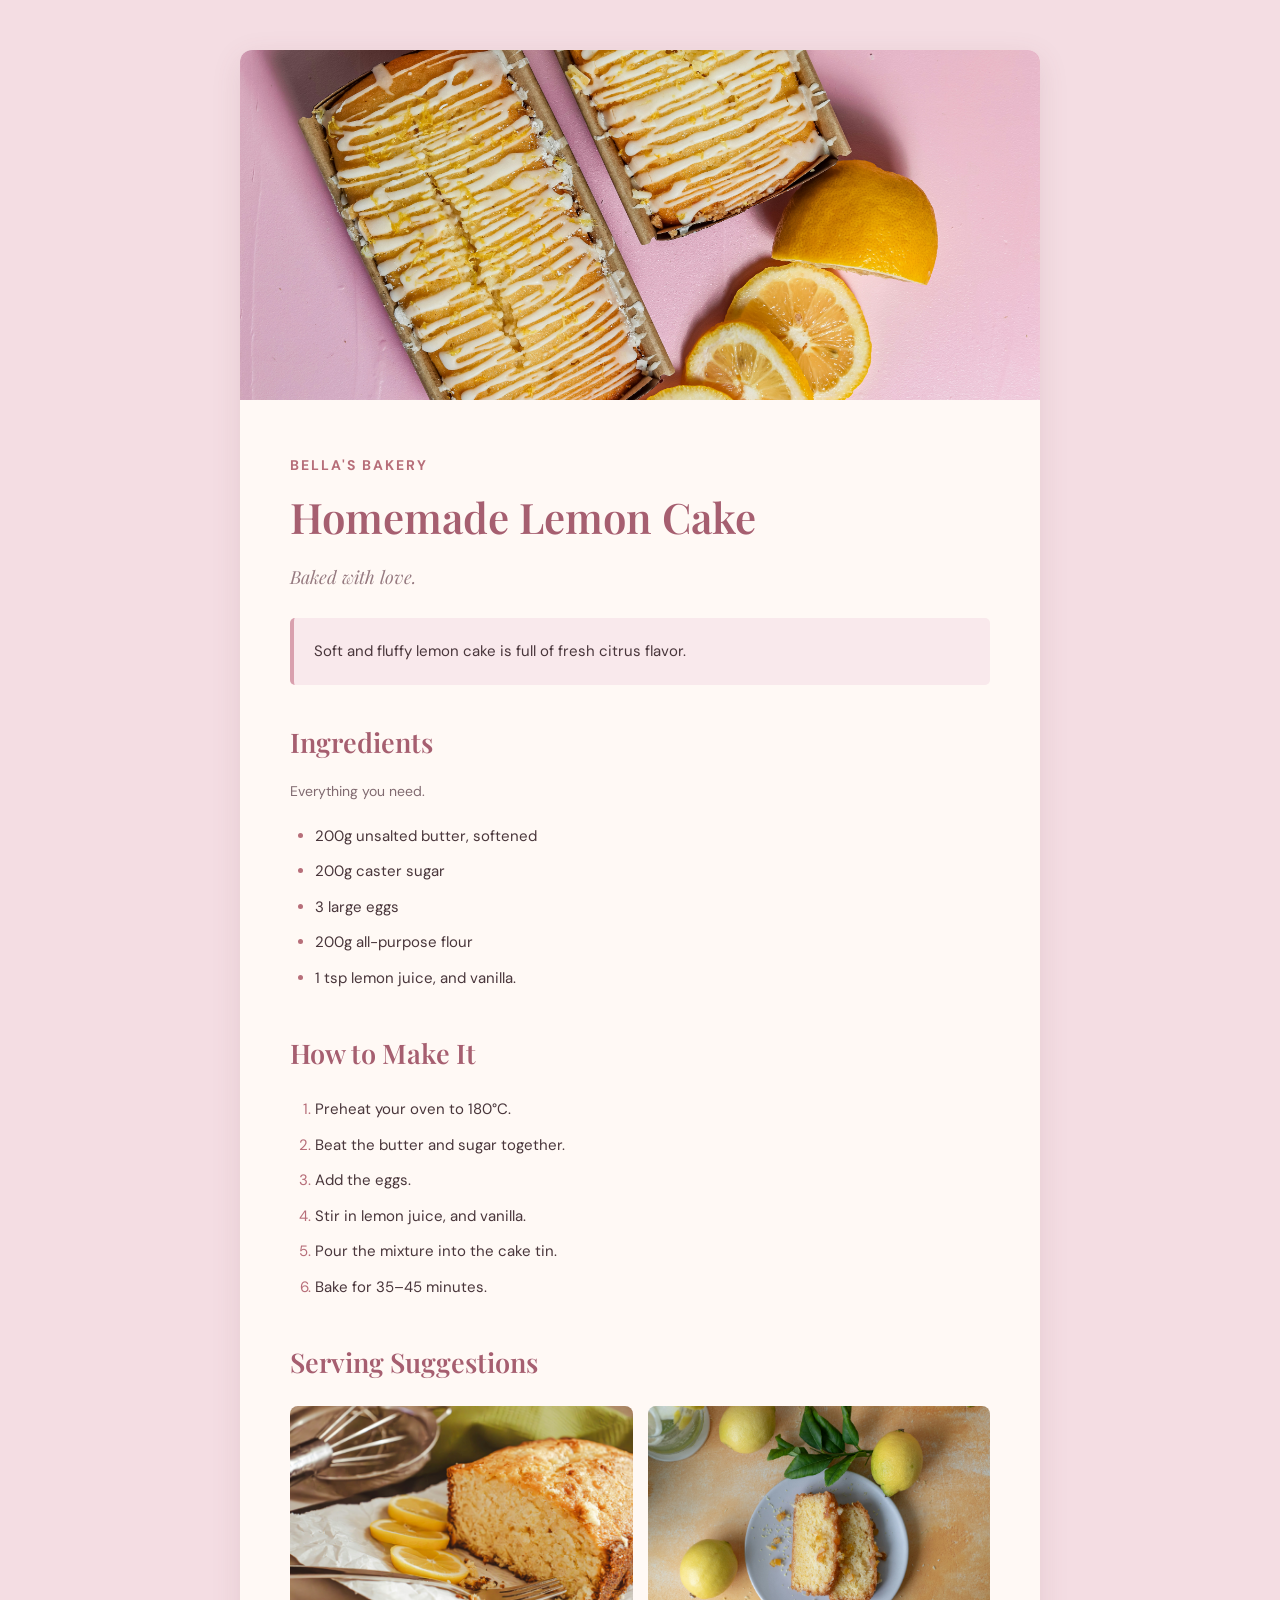
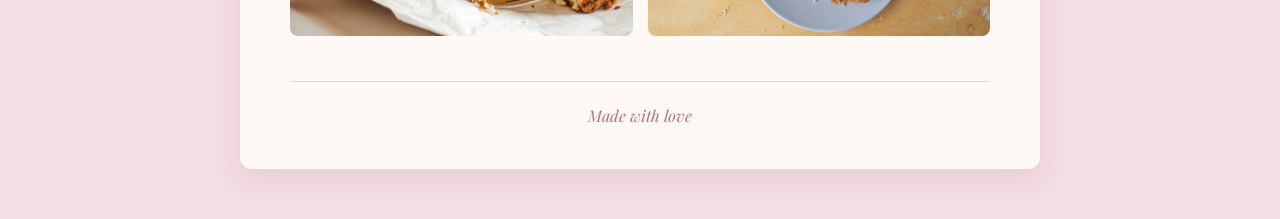
==== index.html @ 460fd01b "Create Bella's Bakery recipe website" ====
<!DOCTYPE html>
<html lang="en">

<head>
  <meta charset="UTF-8">

  <!-- Makes the page work on different screen sizes -->
  <meta name="viewport"
        content="width=device-width, initial-scale=1.0">

  <!-- Title shown in the browser tab -->
  <title>Homemade Lemon Cake | Bella's Bakery</title>

  <!-- Connects the HTML file to the CSS file -->
  <link rel="stylesheet" href="style.css">
</head>

<body>

    <!-- Main container for the recipe -->
  <main class="recipe-card">
    <!-- Main image at the top of the page -->
    <img
      src="images/lemon-cake-main.jpg"
      alt="Slices of lemon with lemon cake"
      class="hero-image"
    >

    <!-- Container for all recipe text and sections -->
    <div class="recipe-content">

      <!-- Bakery name -->
      <p class="category">Bella's Bakery</p>

      <!-- Recipe heading -->
      <h1>Homemade Lemon Cake</h1>

      <!-- Short subtitle -->
      <p class="subtitle">
        Baked with love.
      </p>

      <!-- Introduction to the recipe -->
      <div class="intro">
        Soft and fluffy lemon cake is full of
        fresh citrus flavor.
      </div>

      <!-- Ingredients section -->
      <section>
        <h2>Ingredients</h2>

        <!-- Small text below the heading -->
        <p class="section-description">
          Everything you need.
        </p>

        <!-- Unordered list of ingredients -->
        <ul>
          <li>200g unsalted butter, softened</li>
          <li>200g caster sugar</li>
          <li>3 large eggs</li>
          <li>200g all-purpose flour</li>
          <li>1 tsp lemon juice, and vanilla.</li>
        </ul>
      </section>

      <!-- Baking instructions -->
      <section>
        <h2>How to Make It</h2>

        <!-- Ordered list to show the steps -->
        <ol>
          <li>Preheat your oven to 180°C.</li>
          <li>Beat the butter and sugar together.</li>
          <li>Add the eggs.</li>
          <li>Stir in lemon juice, and vanilla.</li>
          <li>Pour the mixture into the cake tin.</li>
          <li>Bake for 35–45 minutes.</li>
        </ol>
      </section>
      <section>
        <h2>Serving Suggestions</h2>

        <!-- Container for the two bottom images -->
        <div class="image-gallery">

          <!-- First gallery image -->
          <img
            src="images/lemon-cake-1.jpg"
            alt="Slices of lemon cake on a white plate"
          >

          <!-- Second gallery image -->
          <img
            src="images/lemon-cake-2.jpg"
            alt="Slices of lemon cake on a blue plate"
          >

        </div>
      </section>

      <!-- Text at the bottom of the recipe -->
      <footer>
        Made with love
      </footer>

    </div>

  </main>

</body>
</html>
---- style.css ----
/* Bella's Bakery - Lemon Cake Website */

/* Google Fonts */
@import url('https://fonts.googleapis.com/css2?family=DM+Sans:wght@400;500;600;700&family=Playfair+Display:wght@400;500;600;700&display=swap');

/* General styling */
* {
  box-sizing: border-box;
}

body {
  margin: 0;
  padding: 50px 20px;
  background-color: #F4DDE3;
  color: #49363B;
  font-family: 'DM Sans', sans-serif;
  font-size: 15px;
  line-height: 1.7;
}

/* Main recipe card */
.recipe-card {
  max-width: 800px;
  margin: 0 auto;
  background-color: #FFF9F5;
  border-radius: 12px;
  overflow: hidden;
  box-shadow: 0 8px 30px rgba(120, 70, 80, 0.12);
}

/* Main lemon cake image */
.hero-image {
  width: 100%;
  height: 350px;
  object-fit: cover;
  display: block;
}

/* Recipe content */
.recipe-content {
  padding: 40px 50px;
}

/* Bella's Bakery name */
.category {
  color: #B76E79;
  font-size: 14px;
  font-weight: 700;
  letter-spacing: 2px;
  text-transform: uppercase;
  margin-bottom: 12px;
}

/* Main heading */
h1 {
  font-family: 'Playfair Display', serif;
  font-size: 42px;
  font-weight: 600;
  color: #A65F70;
  margin: 0 0 10px;
  line-height: 1.3;
}

/* Subtitle: Baked with love */
.subtitle {
  font-family: 'Playfair Display', serif;
  font-style: italic;
  font-size: 18px;
  color: #967A80;
  margin-bottom: 25px;
}

/* Introduction box */
.intro {
  background-color: #F9E9EC;
  padding: 20px;
  border-left: 4px solid #D9A0AE;
  border-radius: 5px;
  line-height: 1.8;
}

/* Recipe sections */
section {
  margin-top: 35px;
}

/* Ingredients and instructions headings */
h2 {
  font-family: 'Playfair Display', serif;
  font-size: 27px;
  font-weight: 600;
  color: #A65F70;
  margin-bottom: 10px;
}

/* Small description text */
.section-description {
  color: #806A70;
  font-size: 14px;
  margin-bottom: 15px;
}

/* Ingredients and instructions lists */
ul, ol {
  padding-left: 25px;
}

li {
  padding: 5px 0;
}

li::marker {
  color: #B76E79;
}

/* Serving suggestions images */
.image-gallery {
  display: flex;
  gap: 15px;
  margin-top: 20px;
}

.image-gallery img {
  width: calc(50% - 7.5px);
  height: 230px;
  object-fit: cover;
  border-radius: 8px;
}

/* Footer */
footer {
  text-align: center;
  margin-top: 45px;
  padding-top: 20px;
  border-top: 1px solid #EAD4D9;
  font-family: 'Playfair Display', serif;
  font-style: italic;
  font-size: 16px;
  color: #B76E79;
}

/* Mobile responsive design */
@media (max-width: 600px) {

  body {
    padding: 20px 10px;
  }

  .hero-image {
    height: 230px;
  }

  .recipe-content {
    padding: 25px 20px;
  }

  h1 {
    font-size: 32px;
  }

  h2 {
    font-size: 24px;
  }

  .image-gallery {
    flex-direction: column;
  }

  .image-gallery img {
    width: 100%;
    height: 220px;
  }
}
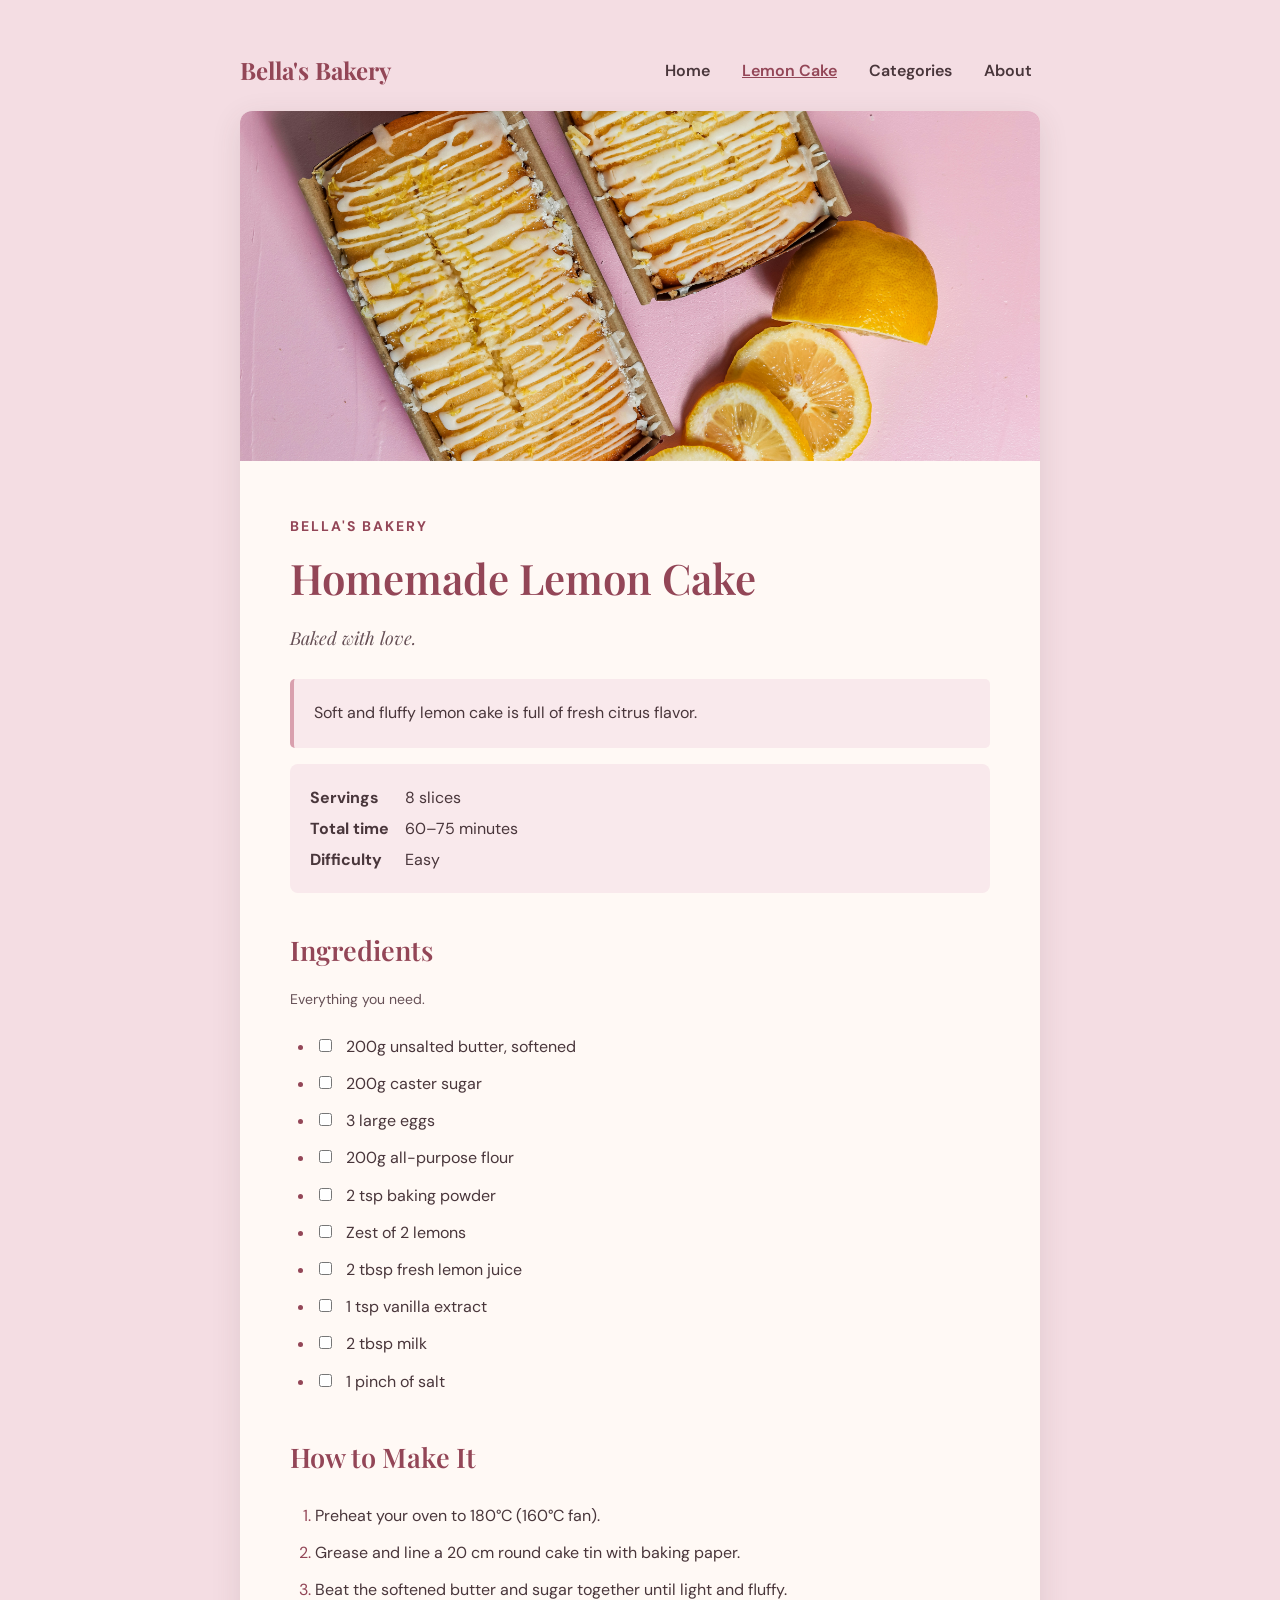
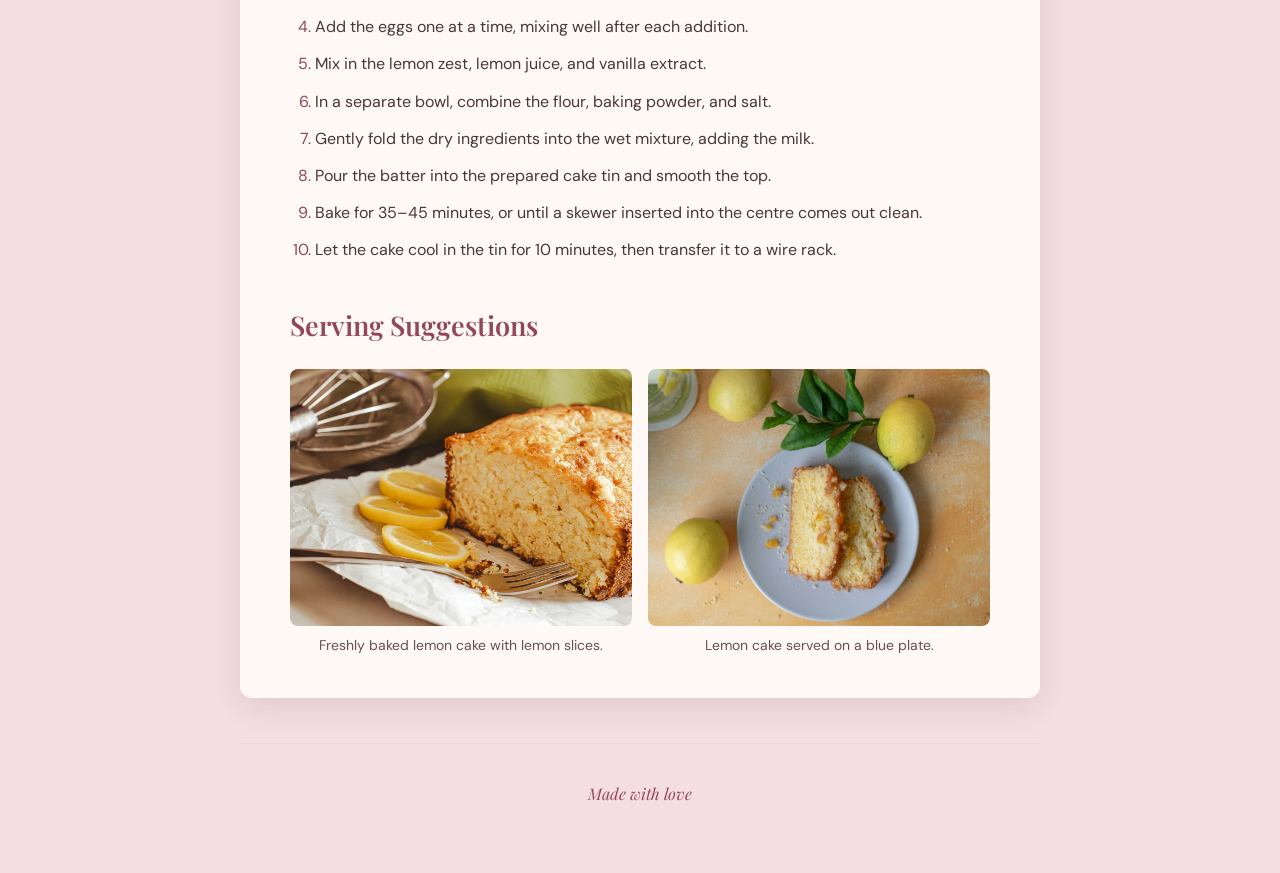
==== commit 617d2208: "Updated recipe HTML and week 2 CSS" ====
--- a/index.html
+++ b/index.html
@@ -1,114 +1,219 @@
-
-<!DOCTYPE html>
+<!doctype html>
 <html lang="en">
-
-<head>
-  <meta charset="UTF-8">
-
-  <!-- Makes the page work on different screen sizes -->
-  <meta name="viewport"
-        content="width=device-width, initial-scale=1.0">
-
-  <!-- Title shown in the browser tab -->
-  <title>Homemade Lemon Cake | Bella's Bakery</title>
-
-  <!-- Connects the HTML file to the CSS file -->
-  <link rel="stylesheet" href="style.css">
-</head>
-
-<body>
-
+  <head>
+    <meta charset="UTF-8" />
+
+    <!-- Makes the page work on different screen sizes -->
+    <meta name="viewport" content="width=device-width, initial-scale=1.0" />
+
+    <!-- Title shown in the browser tab -->
+    <title>Homemade Lemon Cake | Bella's Bakery</title>
+
+    <!-- Connects the HTML file to the CSS file -->
+    <link rel="stylesheet" href="style.css" />
+  </head>
+
+  <body>
+    <!-- I added a header for my bakery name -->
+    <header>
+      <p>Bella's Bakery</p>
+
+      <nav aria-label="Main navigation">
+        <a href="#">Home</a>
+        <a href="index.html" aria-current="page">Lemon Cake</a>
+        <a href="#">Categories</a>
+        <a href="#">About</a>
+      </nav>
+    </header>
     <!-- Main container for the recipe -->
-  <main class="recipe-card">
-    <!-- Main image at the top of the page -->
-    <img
-      src="images/lemon-cake-main.jpg"
-      alt="Slices of lemon with lemon cake"
-      class="hero-image"
-    >
-
-    <!-- Container for all recipe text and sections -->
-    <div class="recipe-content">
-
-      <!-- Bakery name -->
-      <p class="category">Bella's Bakery</p>
-
-      <!-- Recipe heading -->
-      <h1>Homemade Lemon Cake</h1>
-
-      <!-- Short subtitle -->
-      <p class="subtitle">
-        Baked with love.
-      </p>
-
-      <!-- Introduction to the recipe -->
-      <div class="intro">
-        Soft and fluffy lemon cake is full of
-        fresh citrus flavor.
-      </div>
-
-      <!-- Ingredients section -->
-      <section>
-        <h2>Ingredients</h2>
-
-        <!-- Small text below the heading -->
-        <p class="section-description">
-          Everything you need.
-        </p>
-
-        <!-- Unordered list of ingredients -->
-        <ul>
-          <li>200g unsalted butter, softened</li>
-          <li>200g caster sugar</li>
-          <li>3 large eggs</li>
-          <li>200g all-purpose flour</li>
-          <li>1 tsp lemon juice, and vanilla.</li>
-        </ul>
-      </section>
-
-      <!-- Baking instructions -->
-      <section>
-        <h2>How to Make It</h2>
-
-        <!-- Ordered list to show the steps -->
-        <ol>
-          <li>Preheat your oven to 180°C.</li>
-          <li>Beat the butter and sugar together.</li>
-          <li>Add the eggs.</li>
-          <li>Stir in lemon juice, and vanilla.</li>
-          <li>Pour the mixture into the cake tin.</li>
-          <li>Bake for 35–45 minutes.</li>
-        </ol>
-      </section>
-      <section>
-        <h2>Serving Suggestions</h2>
-
-        <!-- Container for the two bottom images -->
-        <div class="image-gallery">
-
-          <!-- First gallery image -->
-          <img
-            src="images/lemon-cake-1.jpg"
-            alt="Slices of lemon cake on a white plate"
-          >
-
-          <!-- Second gallery image -->
-          <img
-            src="images/lemon-cake-2.jpg"
-            alt="Slices of lemon cake on a blue plate"
-          >
-
+    <main class="recipe-card">
+      <!-- I added article to group my whole recipe together -->
+      <article>
+        <!-- Main image at the top of the page -->
+        <img
+          src="images/lemon-cake-main.jpg"
+          alt="Slices of lemon with lemon cake"
+          class="hero-image"
+        />
+
+        <!-- Container for all recipe text and sections -->
+        <div class="recipe-content">
+          <!-- Bakery name -->
+          <p class="category">Bella's Bakery</p>
+
+          <!-- Recipe heading -->
+          <h1>Homemade Lemon Cake</h1>
+
+          <!-- Short subtitle -->
+          <p class="subtitle">Baked with love.</p>
+
+          <!-- I changed div to p because this is just a paragraph -->
+          <p class="intro">
+            Soft and fluffy lemon cake is full of fresh citrus flavor.
+          </p>
+          <!-- I added dl, dt and dd to show the servings, time and difficulty -->
+          <dl class="recipe-info">
+            <dt>Servings</dt>
+            <dd>8 slices</dd>
+
+            <dt>Total time</dt>
+            <dd>60–75 minutes</dd>
+
+            <dt>Difficulty</dt>
+            <dd>Easy</dd>
+          </dl>
+          <!-- Ingredients section -->
+          <section>
+            <h2>Ingredients</h2>
+
+            <!-- Small text below the heading -->
+            <p class="section-description">Everything you need.</p>
+
+            <!-- I added checkboxes and labels so people can tick off the ingredients -->
+
+            <ul>
+              <li>
+                <label>
+                  <input type="checkbox" />
+                  200g unsalted butter, softened
+                </label>
+              </li>
+
+              <li>
+                <label>
+                  <input type="checkbox" />
+                  200g caster sugar
+                </label>
+              </li>
+
+              <li>
+                <label>
+                  <input type="checkbox" />
+                  3 large eggs
+                </label>
+              </li>
+
+              <li>
+                <label>
+                  <input type="checkbox" />
+                  200g all-purpose flour
+                </label>
+              </li>
+
+              <li>
+                <label>
+                  <input type="checkbox" />
+                  2 tsp baking powder
+                </label>
+              </li>
+
+              <li>
+                <label>
+                  <input type="checkbox" />
+                  Zest of 2 lemons
+                </label>
+              </li>
+
+              <li>
+                <label>
+                  <input type="checkbox" />
+                  2 tbsp fresh lemon juice
+                </label>
+              </li>
+
+              <li>
+                <label>
+                  <input type="checkbox" />
+                  1 tsp vanilla extract
+                </label>
+              </li>
+
+              <li>
+                <label>
+                  <input type="checkbox" />
+                  2 tbsp milk
+                </label>
+              </li>
+
+              <li>
+                <label>
+                  <input type="checkbox" />
+                  1 pinch of salt
+                </label>
+              </li>
+            </ul>
+          </section>
+
+          <!-- Baking instructions -->
+          <section>
+            <h2>How to Make It</h2>
+
+            <!-- I kept ol because the baking steps need to be in order -->
+            <ol>
+              <li>Preheat your oven to 180°C (160°C fan).</li>
+              <li>Grease and line a 20 cm round cake tin with baking paper.</li>
+              <li>
+                Beat the softened butter and sugar together until light and
+                fluffy.
+              </li>
+              <li>
+                Add the eggs one at a time, mixing well after each addition.
+              </li>
+              <li>Mix in the lemon zest, lemon juice, and vanilla extract.</li>
+              <li>
+                In a separate bowl, combine the flour, baking powder, and salt.
+              </li>
+              <li>
+                Gently fold the dry ingredients into the wet mixture, adding the
+                milk.
+              </li>
+              <li>
+                Pour the batter into the prepared cake tin and smooth the top.
+              </li>
+              <li>
+                Bake for 35–45 minutes, or until a skewer inserted into the
+                centre comes out clean.
+              </li>
+              <li>
+                Let the cake cool in the tin for 10 minutes, then transfer it to
+                a wire rack.
+              </li>
+            </ol>
+          </section>
+          <section>
+            <h2>Serving Suggestions</h2>
+
+            <!-- Container for the two bottom images -->
+            <div class="image-gallery">
+              <!-- First gallery image -->
+              <!-- I added figure and figcaption to give the image a caption -->
+              <figure>
+                <img
+                  src="images/lemon-cake-1.jpg"
+                  alt="Golden lemon cake with lemon slices and a fork beside it"
+                />
+                <figcaption>
+                  Freshly baked lemon cake with lemon slices.
+                </figcaption>
+              </figure>
+
+              <!-- I also added figure and figcaption for my second image -->
+              <figure>
+                <img
+                  src="images/lemon-cake-2.jpg"
+                  alt="Slices of lemon cake on a blue plate"
+                />
+                <figcaption>Lemon cake served on a blue plate.</figcaption>
+              </figure>
+            </div>
+          </section>
         </div>
-      </section>
-
-      <!-- Text at the bottom of the recipe -->
-      <footer>
-        Made with love
-      </footer>
-
-    </div>
-
-  </main>
-
-</body>
+      </article>
+    </main>
+
+    <!-- I moved the footer outside main because it belongs to the whole website -->
+    <footer>
+      <p>Made with love</p>
+    </footer>
+  </body>
 </html>
--- a/style.css
+++ b/style.css
@@ -1,174 +1,297 @@
-
 /* Bella's Bakery - Lemon Cake Website */
 
-/* Google Fonts */
-@import url('https://fonts.googleapis.com/css2?family=DM+Sans:wght@400;500;600;700&family=Playfair+Display:wght@400;500;600;700&display=swap');
-
-/* General styling */
-* {
+/* I imported fonts from Google Fonts */
+@import url("https://fonts.googleapis.com/css2?family=DM+Sans:wght@400;500;600;700&family=Playfair+Display:wght@400;500;600;700&display=swap");
+
+/* I added a small CSS reset based on common browser reset practices */
+*,
+*::before,
+*::after {
   box-sizing: border-box;
 }
 
+html {
+  margin: 0;
+}
+
 body {
   margin: 0;
-  padding: 50px 20px;
-  background-color: #F4DDE3;
-  color: #49363B;
-  font-family: 'DM Sans', sans-serif;
-  font-size: 15px;
+}
+
+img {
+  display: block;
+  max-width: 100%;
+}
+
+/* I added variables to keep my colors, fonts and spacing in one place */
+:root {
+  --color-background: #f4dde3;
+  --color-card: #fff9f5;
+  --color-text: #49363b;
+  --color-heading: #934657;
+  --color-accent: #934657;
+  --color-muted: #665056;
+  --color-intro: #f9e9ec;
+  --color-border: #d9a0ae;
+  --color-footer-border: #ead4d9;
+  --color-focus: #713047;
+
+  --font-body: "DM Sans", sans-serif;
+  --font-heading: "Playfair Display", serif;
+
+  --space-small: 0.75rem;
+  --space-medium: 1.25rem;
+  --space-large: 2.5rem;
+
+  --radius-small: 0.5rem;
+  --radius-large: 0.75rem;
+}
+
+/* I used my variables for the page colors and fonts */
+body {
+  padding: 3.125rem 1.25rem;
+  background-color: var(--color-background);
+  color: var(--color-text);
+  font-family: var(--font-body);
+  font-size: 1rem;
   line-height: 1.7;
+}
+
+/* I styled the header and navigation */
+body > header {
+  max-width: 50rem;
+  margin: 0 auto var(--space-medium);
+  display: flex;
+  justify-content: space-between;
+  align-items: center;
+  flex-wrap: wrap;
+  gap: 1rem;
+}
+
+body > header p {
+  margin: 0;
+  font-family: var(--font-heading);
+  font-size: 1.5rem;
+  font-weight: 700;
+  color: var(--color-heading);
+}
+
+nav {
+  display: flex;
+  flex-wrap: wrap;
+  gap: 0.5rem 1rem;
+}
+
+nav a {
+  color: var(--color-text);
+  text-decoration: none;
+  font-weight: 600;
+  padding: 0.35rem 0.5rem;
+  border-radius: var(--radius-small);
+}
+
+nav a:hover {
+  background-color: var(--color-card);
+  text-decoration: underline;
+}
+
+nav a[aria-current="page"] {
+  color: var(--color-heading);
+  text-decoration: underline;
+}
+
+nav a:focus-visible {
+  outline: 3px solid var(--color-focus);
+  outline-offset: 3px;
 }
 
 /* Main recipe card */
 .recipe-card {
-  max-width: 800px;
+  max-width: 50rem;
   margin: 0 auto;
-  background-color: #FFF9F5;
-  border-radius: 12px;
+  background-color: var(--color-card);
+  border-radius: var(--radius-large);
   overflow: hidden;
-  box-shadow: 0 8px 30px rgba(120, 70, 80, 0.12);
+  box-shadow: 0 8px 30px rgba(73, 54, 59, 0.12);
 }
 
 /* Main lemon cake image */
 .hero-image {
   width: 100%;
-  height: 350px;
+  height: 21.875rem;
   object-fit: cover;
-  display: block;
 }
 
 /* Recipe content */
 .recipe-content {
-  padding: 40px 50px;
-}
-
-/* Bella's Bakery name */
+  padding: var(--space-large) 3.125rem;
+}
+
+/* Bella's Bakery name above the title */
 .category {
-  color: #B76E79;
-  font-size: 14px;
+  color: var(--color-accent);
+  font-size: 0.875rem;
   font-weight: 700;
-  letter-spacing: 2px;
+  letter-spacing: 0.125rem;
   text-transform: uppercase;
-  margin-bottom: 12px;
+  margin-bottom: var(--space-small);
 }
 
 /* Main heading */
 h1 {
-  font-family: 'Playfair Display', serif;
-  font-size: 42px;
+  font-family: var(--font-heading);
+  font-size: clamp(2rem, 5vw, 2.625rem);
   font-weight: 600;
-  color: #A65F70;
-  margin: 0 0 10px;
+  color: var(--color-heading);
+  margin: 0 0 0.625rem;
   line-height: 1.3;
 }
 
 /* Subtitle: Baked with love */
 .subtitle {
-  font-family: 'Playfair Display', serif;
+  font-family: var(--font-heading);
   font-style: italic;
-  font-size: 18px;
-  color: #967A80;
-  margin-bottom: 25px;
+  font-size: 1.125rem;
+  color: var(--color-muted);
+  margin-bottom: 1.5625rem;
 }
 
 /* Introduction box */
 .intro {
-  background-color: #F9E9EC;
-  padding: 20px;
-  border-left: 4px solid #D9A0AE;
-  border-radius: 5px;
+  background-color: var(--color-intro);
+  padding: var(--space-medium);
+  border-left: 4px solid var(--color-border);
+  border-radius: 0.3125rem;
   line-height: 1.8;
+}
+
+/* I styled the recipe facts using grid */
+.recipe-info {
+  display: grid;
+  grid-template-columns: max-content minmax(0, 1fr);
+  gap: 0.25rem 1rem;
+  padding: var(--space-medium);
+  background-color: var(--color-intro);
+  border-radius: var(--radius-small);
+}
+
+.recipe-info dt {
+  font-weight: 700;
+}
+
+.recipe-info dd {
+  margin: 0;
 }
 
 /* Recipe sections */
 section {
-  margin-top: 35px;
+  margin-top: 2.1875rem;
 }
 
 /* Ingredients and instructions headings */
 h2 {
-  font-family: 'Playfair Display', serif;
-  font-size: 27px;
+  font-family: var(--font-heading);
+  font-size: clamp(1.5rem, 3vw, 1.6875rem);
   font-weight: 600;
-  color: #A65F70;
-  margin-bottom: 10px;
+  color: var(--color-heading);
+  margin-bottom: 0.625rem;
 }
 
 /* Small description text */
 .section-description {
-  color: #806A70;
-  font-size: 14px;
-  margin-bottom: 15px;
+  color: var(--color-muted);
+  font-size: 0.875rem;
+  margin-bottom: 0.9375rem;
 }
 
 /* Ingredients and instructions lists */
-ul, ol {
-  padding-left: 25px;
+ul,
+ol {
+  padding-inline-start: 1.5625rem;
 }
 
 li {
-  padding: 5px 0;
+  padding-block: 0.3125rem;
 }
 
 li::marker {
-  color: #B76E79;
-}
-
-/* Serving suggestions images */
+  color: var(--color-accent);
+}
+
+/* I added spacing and a pointer for the ingredient checkboxes */
+input[type="checkbox"] {
+  margin-inline-end: 0.625rem;
+  accent-color: var(--color-accent);
+  cursor: pointer;
+}
+
+label {
+  cursor: pointer;
+}
+
+/* I used :has() to cross out ingredients that are checked */
+li:has(input[type="checkbox"]:checked) label {
+  text-decoration: line-through;
+  color: var(--color-muted);
+}
+
+/* I added a visible outline for keyboard users */
+input[type="checkbox"]:focus-visible {
+  outline: 3px solid var(--color-focus);
+  outline-offset: 3px;
+}
+
+/* I updated the gallery because the images are inside figure elements */
 .image-gallery {
-  display: flex;
-  gap: 15px;
-  margin-top: 20px;
+  display: grid;
+  grid-template-columns: repeat(auto-fit, minmax(min(100%, 15rem), 1fr));
+  gap: 1rem;
+  margin-top: var(--space-medium);
+}
+
+.image-gallery figure {
+  margin: 0;
+  min-width: 0;
 }
 
 .image-gallery img {
-  width: calc(50% - 7.5px);
-  height: 230px;
+  width: 100%;
+  aspect-ratio: 4 / 3;
   object-fit: cover;
-  border-radius: 8px;
-}
-
-/* Footer */
+  border-radius: var(--radius-small);
+}
+
+.image-gallery figcaption {
+  margin-top: 0.5rem;
+  color: var(--color-muted);
+  font-size: 0.875rem;
+  text-align: center;
+}
+
+/* I updated the footer to match the width of my website */
 footer {
+  max-width: 50rem;
+  margin: 2.8125rem auto 0;
+  padding-top: var(--space-medium);
+  border-top: 1px solid var(--color-footer-border);
   text-align: center;
-  margin-top: 45px;
-  padding-top: 20px;
-  border-top: 1px solid #EAD4D9;
-  font-family: 'Playfair Display', serif;
+  font-family: var(--font-heading);
   font-style: italic;
-  font-size: 16px;
-  color: #B76E79;
-}
-
-/* Mobile responsive design */
+  font-size: 1rem;
+  color: var(--color-heading);
+}
+
+/* I kept a small-screen adjustment for the page spacing */
 @media (max-width: 600px) {
-
   body {
-    padding: 20px 10px;
+    padding: 1.25rem 0.625rem;
   }
 
   .hero-image {
-    height: 230px;
+    height: 14.375rem;
   }
 
   .recipe-content {
-    padding: 25px 20px;
+    padding: 1.5625rem 1.25rem;
   }
-
-  h1 {
-    font-size: 32px;
-  }
-
-  h2 {
-    font-size: 24px;
-  }
-
-  .image-gallery {
-    flex-direction: column;
-  }
-
-  .image-gallery img {
-    width: 100%;
-    height: 220px;
-  }
-}
+}
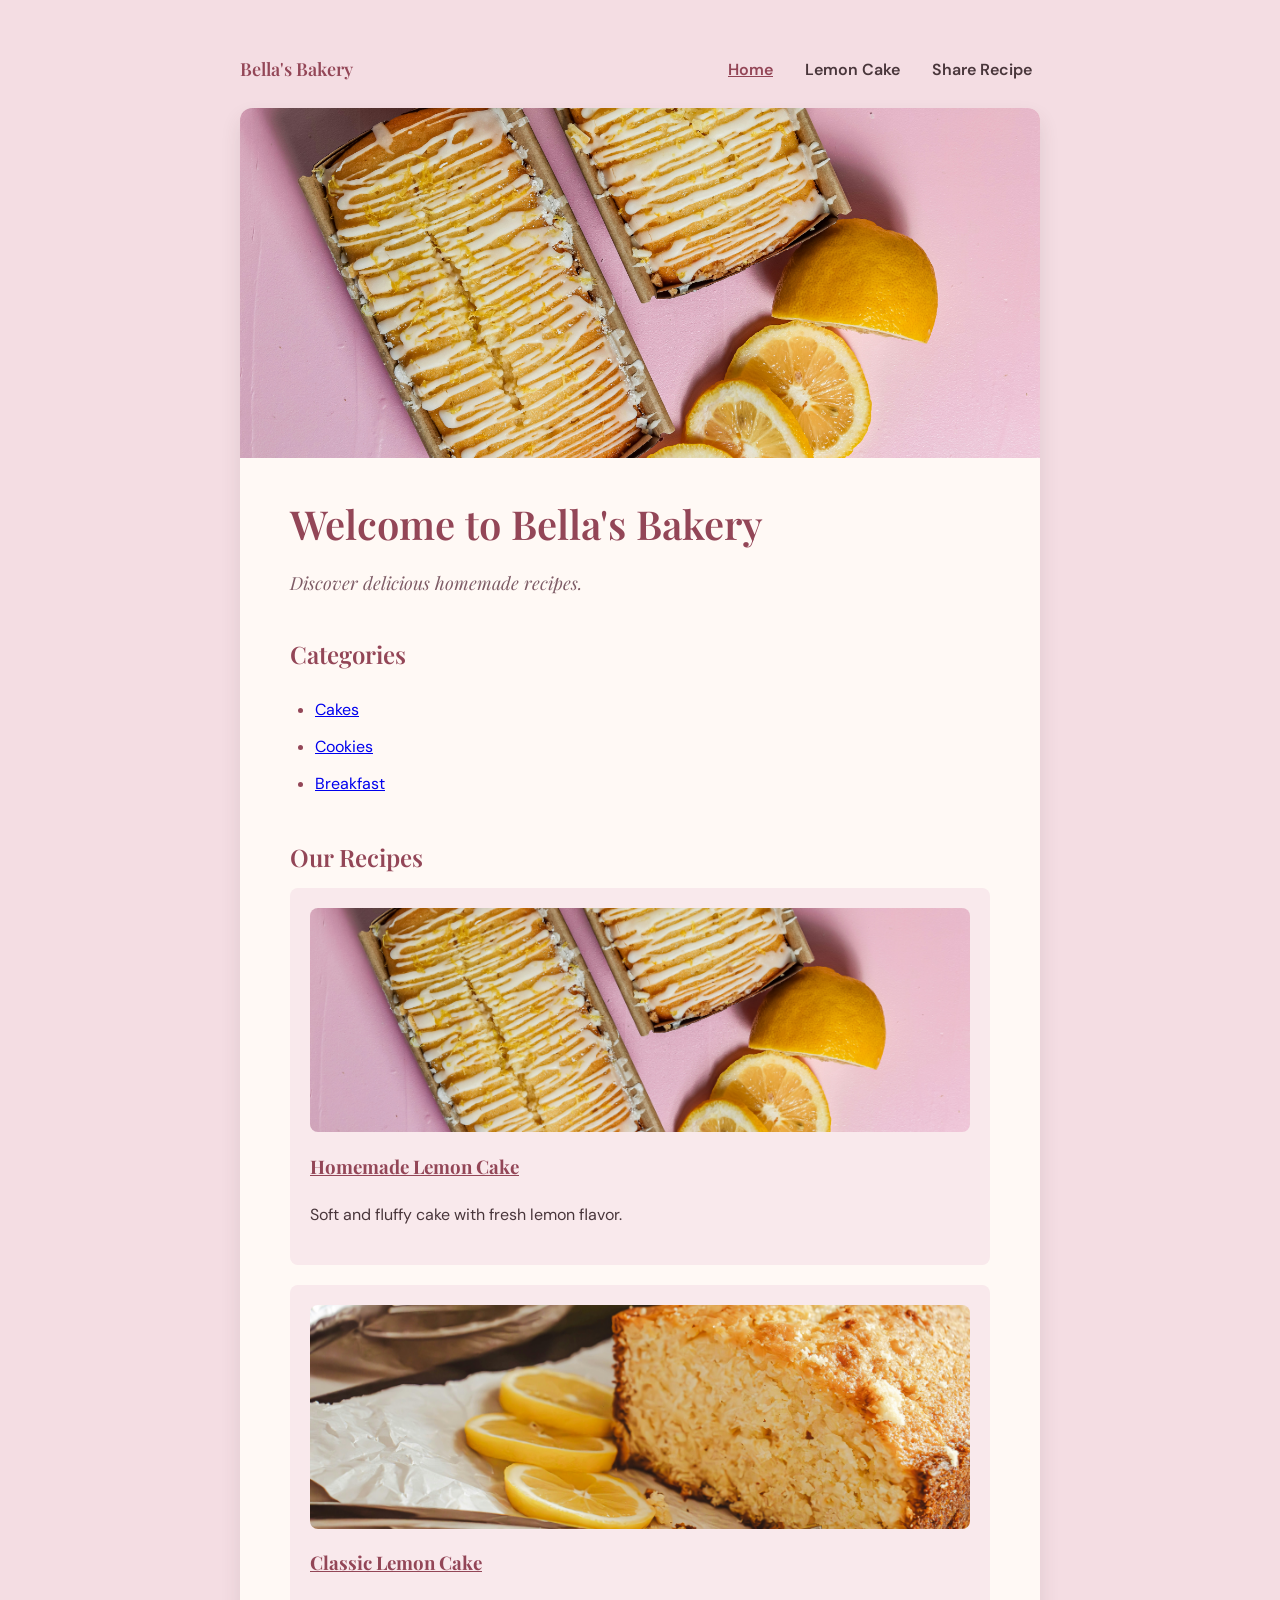
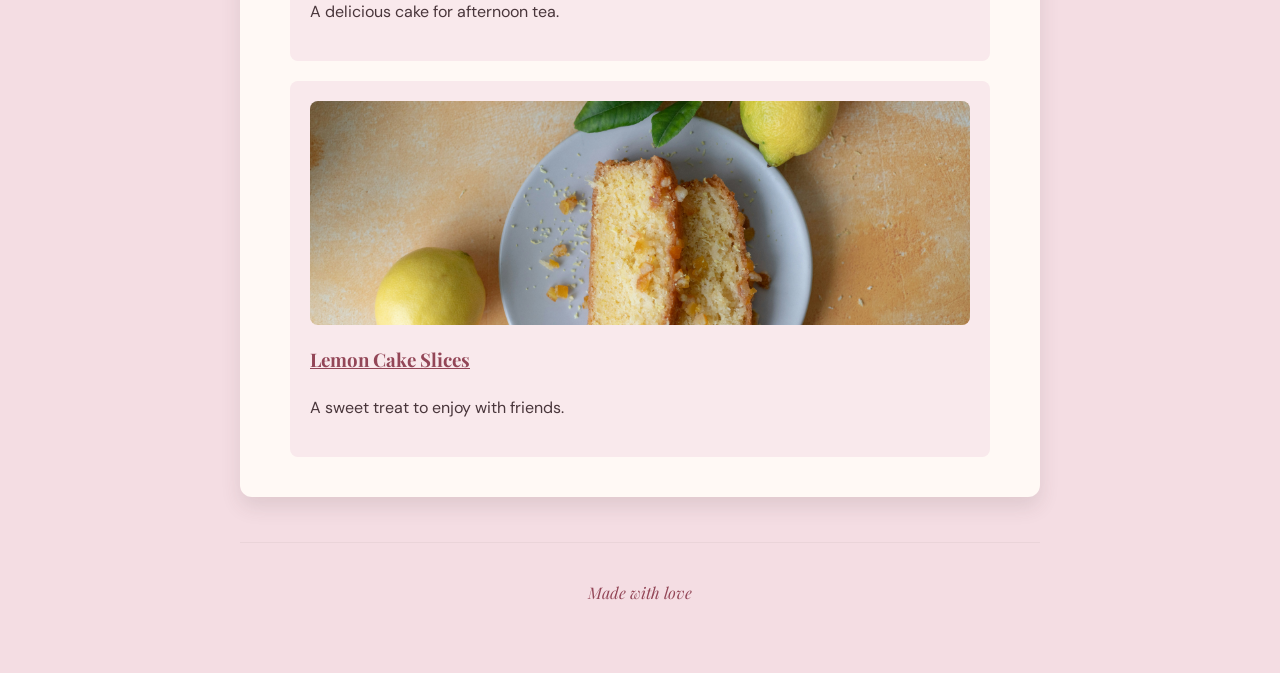
==== commit 6f579c5d: "Update lemon cake recipe and add homepage" ====
--- a/index.html
+++ b/index.html
@@ -2,216 +2,90 @@
 <html lang="en">
   <head>
     <meta charset="UTF-8" />
-
-    <!-- Makes the page work on different screen sizes -->
     <meta name="viewport" content="width=device-width, initial-scale=1.0" />
-
-    <!-- Title shown in the browser tab -->
-    <title>Homemade Lemon Cake | Bella's Bakery</title>
-
-    <!-- Connects the HTML file to the CSS file -->
+    <title>Home | Bella's Bakery</title>
     <link rel="stylesheet" href="style.css" />
   </head>
 
   <body>
-    <!-- I added a header for my bakery name -->
     <header>
       <p>Bella's Bakery</p>
 
       <nav aria-label="Main navigation">
-        <a href="#">Home</a>
-        <a href="index.html" aria-current="page">Lemon Cake</a>
-        <a href="#">Categories</a>
-        <a href="#">About</a>
+        <a href="index.html" aria-current="page">Home</a>
+        <a href="lemon-cake.html">Lemon Cake</a>
+        <a href="#">Share Recipe</a>
       </nav>
     </header>
-    <!-- Main container for the recipe -->
+
     <main class="recipe-card">
-      <!-- I added article to group my whole recipe together -->
-      <article>
-        <!-- Main image at the top of the page -->
-        <img
-          src="images/lemon-cake-main.jpg"
-          alt="Slices of lemon with lemon cake"
-          class="hero-image"
-        />
+      <!-- Main image on the homepage -->
+      <img
+        src="images/lemon-cake-main.jpg"
+        alt="Homemade lemon cake with fresh lemon slices"
+        class="hero-image"
+      />
 
-        <!-- Container for all recipe text and sections -->
-        <div class="recipe-content">
-          <!-- Bakery name -->
-          <p class="category">Bella's Bakery</p>
+      <div class="recipe-content">
+        <!-- Homepage introduction -->
+        <h1>Welcome to Bella's Bakery</h1>
+        <p class="subtitle">Discover delicious homemade recipes.</p>
 
-          <!-- Recipe heading -->
-          <h1>Homemade Lemon Cake</h1>
+        <!-- Recipe categories -->
+        <section>
+          <h2>Categories</h2>
+          <ul>
+            <li><a href="#">Cakes</a></li>
+            <li><a href="#">Cookies</a></li>
+            <li><a href="#">Breakfast</a></li>
+          </ul>
+        </section>
 
-          <!-- Short subtitle -->
-          <p class="subtitle">Baked with love.</p>
+        <!-- Recipe cards -->
+        <section>
+          <h2>Our Recipes</h2>
 
-          <!-- I changed div to p because this is just a paragraph -->
-          <p class="intro">
-            Soft and fluffy lemon cake is full of fresh citrus flavor.
-          </p>
-          <!-- I added dl, dt and dd to show the servings, time and difficulty -->
-          <dl class="recipe-info">
-            <dt>Servings</dt>
-            <dd>8 slices</dd>
+          <div class="recipe-gallery">
+            <!-- First recipe card -->
+            <article>
+              <a href="lemon-cake.html">
+                <img
+                  src="images/lemon-cake-main.jpg"
+                  alt="Homemade lemon cake with lemon slices"
+                />
+                <h3>Homemade Lemon Cake</h3>
+              </a>
+              <p>Soft and fluffy cake with fresh lemon flavor.</p>
+            </article>
 
-            <dt>Total time</dt>
-            <dd>60–75 minutes</dd>
-
-            <dt>Difficulty</dt>
-            <dd>Easy</dd>
-          </dl>
-          <!-- Ingredients section -->
-          <section>
-            <h2>Ingredients</h2>
-
-            <!-- Small text below the heading -->
-            <p class="section-description">Everything you need.</p>
-
-            <!-- I added checkboxes and labels so people can tick off the ingredients -->
-
-            <ul>
-              <li>
-                <label>
-                  <input type="checkbox" />
-                  200g unsalted butter, softened
-                </label>
-              </li>
-
-              <li>
-                <label>
-                  <input type="checkbox" />
-                  200g caster sugar
-                </label>
-              </li>
-
-              <li>
-                <label>
-                  <input type="checkbox" />
-                  3 large eggs
-                </label>
-              </li>
-
-              <li>
-                <label>
-                  <input type="checkbox" />
-                  200g all-purpose flour
-                </label>
-              </li>
-
-              <li>
-                <label>
-                  <input type="checkbox" />
-                  2 tsp baking powder
-                </label>
-              </li>
-
-              <li>
-                <label>
-                  <input type="checkbox" />
-                  Zest of 2 lemons
-                </label>
-              </li>
-
-              <li>
-                <label>
-                  <input type="checkbox" />
-                  2 tbsp fresh lemon juice
-                </label>
-              </li>
-
-              <li>
-                <label>
-                  <input type="checkbox" />
-                  1 tsp vanilla extract
-                </label>
-              </li>
-
-              <li>
-                <label>
-                  <input type="checkbox" />
-                  2 tbsp milk
-                </label>
-              </li>
-
-              <li>
-                <label>
-                  <input type="checkbox" />
-                  1 pinch of salt
-                </label>
-              </li>
-            </ul>
-          </section>
-
-          <!-- Baking instructions -->
-          <section>
-            <h2>How to Make It</h2>
-
-            <!-- I kept ol because the baking steps need to be in order -->
-            <ol>
-              <li>Preheat your oven to 180°C (160°C fan).</li>
-              <li>Grease and line a 20 cm round cake tin with baking paper.</li>
-              <li>
-                Beat the softened butter and sugar together until light and
-                fluffy.
-              </li>
-              <li>
-                Add the eggs one at a time, mixing well after each addition.
-              </li>
-              <li>Mix in the lemon zest, lemon juice, and vanilla extract.</li>
-              <li>
-                In a separate bowl, combine the flour, baking powder, and salt.
-              </li>
-              <li>
-                Gently fold the dry ingredients into the wet mixture, adding the
-                milk.
-              </li>
-              <li>
-                Pour the batter into the prepared cake tin and smooth the top.
-              </li>
-              <li>
-                Bake for 35–45 minutes, or until a skewer inserted into the
-                centre comes out clean.
-              </li>
-              <li>
-                Let the cake cool in the tin for 10 minutes, then transfer it to
-                a wire rack.
-              </li>
-            </ol>
-          </section>
-          <section>
-            <h2>Serving Suggestions</h2>
-
-            <!-- Container for the two bottom images -->
-            <div class="image-gallery">
-              <!-- First gallery image -->
-              <!-- I added figure and figcaption to give the image a caption -->
-              <figure>
+            <!-- Second recipe card -->
+            <article>
+              <a href="lemon-cake.html">
                 <img
                   src="images/lemon-cake-1.jpg"
-                  alt="Golden lemon cake with lemon slices and a fork beside it"
+                  alt="Golden lemon cake with lemon slices"
                 />
-                <figcaption>
-                  Freshly baked lemon cake with lemon slices.
-                </figcaption>
-              </figure>
+                <h3>Classic Lemon Cake</h3>
+              </a>
+              <p>A delicious cake for afternoon tea.</p>
+            </article>
 
-              <!-- I also added figure and figcaption for my second image -->
-              <figure>
+            <!-- Third recipe card -->
+            <article>
+              <a href="lemon-cake.html">
                 <img
                   src="images/lemon-cake-2.jpg"
                   alt="Slices of lemon cake on a blue plate"
                 />
-                <figcaption>Lemon cake served on a blue plate.</figcaption>
-              </figure>
-            </div>
-          </section>
-        </div>
-      </article>
+                <h3>Lemon Cake Slices</h3>
+              </a>
+              <p>A sweet treat to enjoy with friends.</p>
+            </article>
+          </div>
+        </section>
+      </div>
     </main>
 
-    <!-- I moved the footer outside main because it belongs to the whole website -->
     <footer>
       <p>Made with love</p>
     </footer>
--- a/style.css
+++ b/style.css
@@ -3,21 +3,19 @@
 /* I imported fonts from Google Fonts */
 @import url("https://fonts.googleapis.com/css2?family=DM+Sans:wght@400;500;600;700&family=Playfair+Display:wght@400;500;600;700&display=swap");
 
-/* I added a small CSS reset based on common browser reset practices */
+/* Makes padding and borders part of the element's width */
 *,
 *::before,
 *::after {
   box-sizing: border-box;
 }
 
-html {
-  margin: 0;
-}
-
+/* Removes the browser's default space around the page */
 body {
   margin: 0;
 }
 
+/* Makes images fit inside their containers */
 img {
   display: block;
   max-width: 100%;
@@ -30,11 +28,15 @@
   --color-text: #49363b;
   --color-heading: #934657;
   --color-accent: #934657;
-  --color-muted: #665056;
+  --color-checked: #665056;
+  --color-muted: #7e5c66;
   --color-intro: #f9e9ec;
   --color-border: #d9a0ae;
   --color-footer-border: #ead4d9;
   --color-focus: #713047;
+
+  /* I use this color for the shadow around my recipe card */
+  --color-shadow: rgba(73, 54, 59, 0.12);
 
   --font-body: "DM Sans", sans-serif;
   --font-heading: "Playfair Display", serif;
@@ -71,38 +73,40 @@
 body > header p {
   margin: 0;
   font-family: var(--font-heading);
-  font-size: 1.5rem;
-  font-weight: 700;
-  color: var(--color-heading);
-}
-
+  font-size: 1.125rem;
+  font-weight: 600;
+  color: var(--color-heading);
+}
+/* I changed my navigation CSS by putting the link styles inside nav.
+   I used & for hover, current page and focus styles.
+   This keeps my code together and avoids repeating nav a. */
 nav {
   display: flex;
   flex-wrap: wrap;
   gap: 0.5rem 1rem;
-}
-
-nav a {
-  color: var(--color-text);
-  text-decoration: none;
-  font-weight: 600;
-  padding: 0.35rem 0.5rem;
-  border-radius: var(--radius-small);
-}
-
-nav a:hover {
-  background-color: var(--color-card);
-  text-decoration: underline;
-}
-
-nav a[aria-current="page"] {
-  color: var(--color-heading);
-  text-decoration: underline;
-}
-
-nav a:focus-visible {
-  outline: 3px solid var(--color-focus);
-  outline-offset: 3px;
+
+  a {
+    color: var(--color-text);
+    text-decoration: none;
+    font-weight: 600;
+    padding: 0.35rem 0.5rem;
+    border-radius: var(--radius-small);
+
+    &:hover {
+      background-color: var(--color-card);
+      text-decoration: underline;
+    }
+
+    &[aria-current="page"] {
+      color: var(--color-heading);
+      text-decoration: underline;
+    }
+
+    &:focus-visible {
+      outline: 3px solid var(--color-focus);
+      outline-offset: 3px;
+    }
+  }
 }
 
 /* Main recipe card */
@@ -112,7 +116,7 @@
   background-color: var(--color-card);
   border-radius: var(--radius-large);
   overflow: hidden;
-  box-shadow: 0 8px 30px rgba(73, 54, 59, 0.12);
+  box-shadow: 0 0.625rem 1.25rem var(--color-shadow);
 }
 
 /* Main lemon cake image */
@@ -127,7 +131,7 @@
   padding: var(--space-large) 3.125rem;
 }
 
-/* Bella's Bakery name above the title */
+/* Recipe category above the title */
 .category {
   color: var(--color-accent);
   font-size: 0.875rem;
@@ -140,7 +144,7 @@
 /* Main heading */
 h1 {
   font-family: var(--font-heading);
-  font-size: clamp(2rem, 5vw, 2.625rem);
+  font-size: 2.5rem;
   font-weight: 600;
   color: var(--color-heading);
   margin: 0 0 0.625rem;
@@ -165,17 +169,17 @@
   line-height: 1.8;
 }
 
-/* I styled the recipe facts using grid */
+/* I used grid to organize the recipe information into two columns */
 .recipe-info {
   display: grid;
-  grid-template-columns: max-content minmax(0, 1fr);
+  grid-template-columns: max-content auto;
   gap: 0.25rem 1rem;
   padding: var(--space-medium);
   background-color: var(--color-intro);
   border-radius: var(--radius-small);
 }
 
-.recipe-info dt {
+.recipe-info :where(dt) {
   font-weight: 700;
 }
 
@@ -191,7 +195,7 @@
 /* Ingredients and instructions headings */
 h2 {
   font-family: var(--font-heading);
-  font-size: clamp(1.5rem, 3vw, 1.6875rem);
+  font-size: 1.5rem;
   font-weight: 600;
   color: var(--color-heading);
   margin-bottom: 0.625rem;
@@ -205,8 +209,8 @@
 }
 
 /* Ingredients and instructions lists */
-ul,
-ol {
+/* I used :is() to give both lists the same spacing */
+:is(ul, ol) {
   padding-inline-start: 1.5625rem;
 }
 
@@ -232,7 +236,7 @@
 /* I used :has() to cross out ingredients that are checked */
 li:has(input[type="checkbox"]:checked) label {
   text-decoration: line-through;
-  color: var(--color-muted);
+  color: var(--color-checked);
 }
 
 /* I added a visible outline for keyboard users */
@@ -295,3 +299,29 @@
     padding: 1.5625rem 1.25rem;
   }
 }
+/* Homepage recipe cards */
+.recipe-gallery {
+  display: grid;
+  gap: var(--space-medium);
+}
+
+.recipe-gallery article {
+  background-color: var(--color-intro);
+  padding: var(--space-medium);
+  border-radius: var(--radius-small);
+}
+
+.recipe-gallery img {
+  width: 100%;
+  height: 14rem;
+  object-fit: cover;
+  border-radius: var(--radius-small);
+}
+
+.recipe-gallery a {
+  color: var(--color-heading);
+}
+
+.recipe-gallery h3 {
+  font-family: var(--font-heading);
+}
